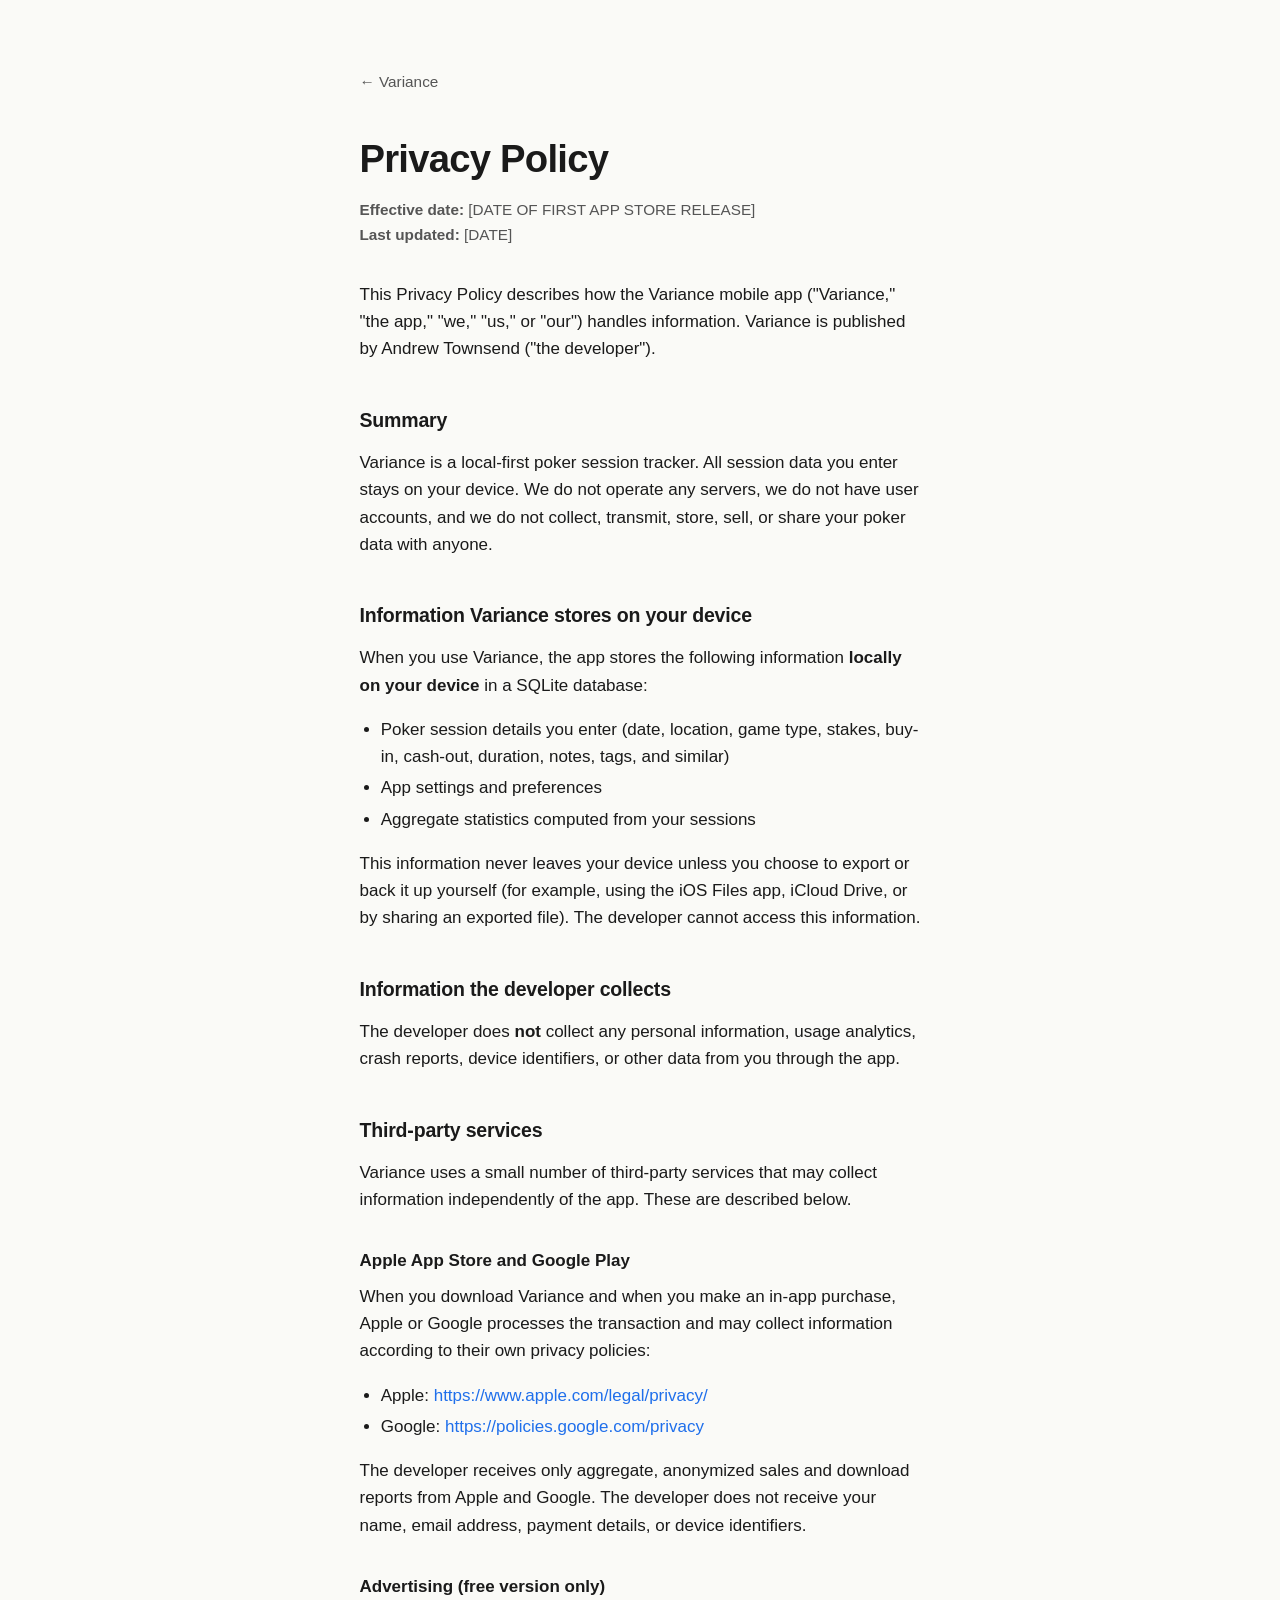
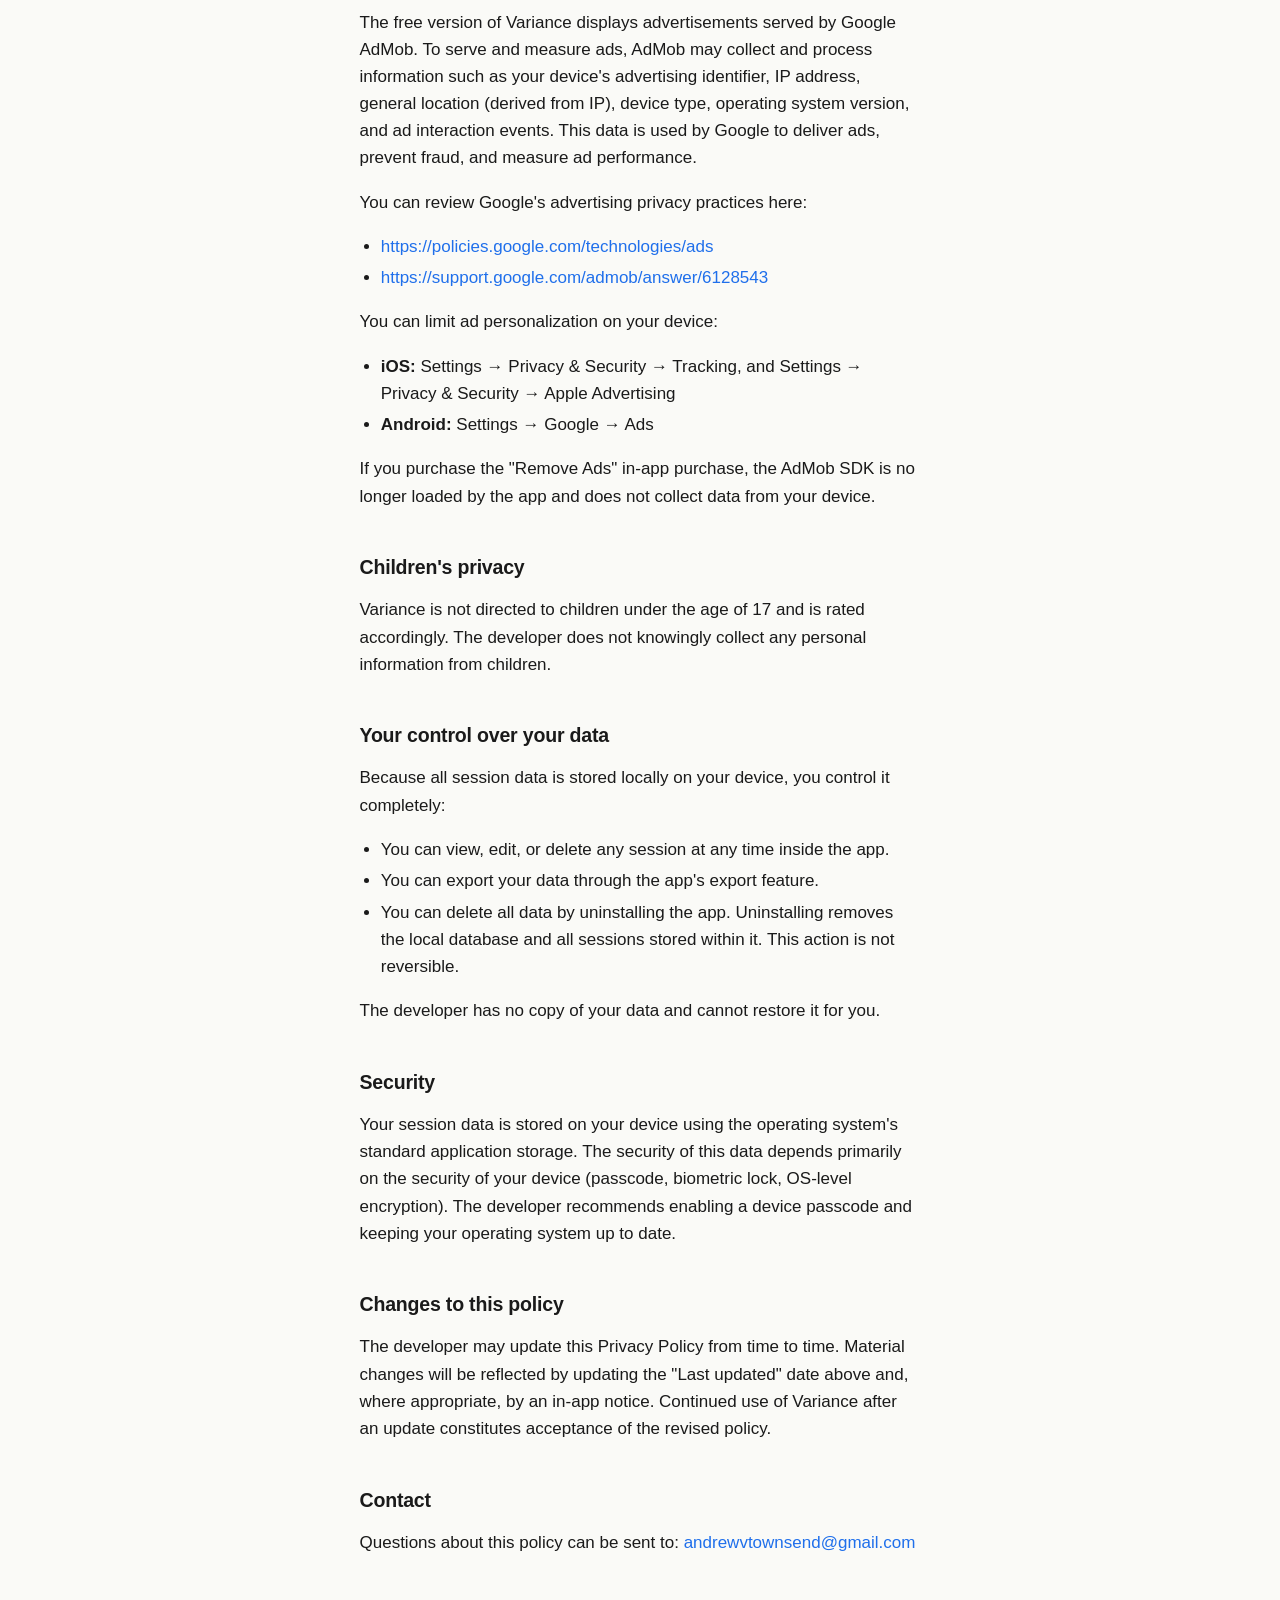
==== privacy.html @ 013a1ff4 "Add landing page and legal documents Initial site with index page linking to Privacy Policy and Term" ====
<!doctype html>
<html lang="en">
<head>
  <meta charset="utf-8" />
  <meta name="viewport" content="width=device-width, initial-scale=1" />
  <title>Privacy Policy — Variance</title>
  <link rel="stylesheet" href="style.css" />
</head>
<body>
  <main class="legal">
    <a class="back" href="index.html">← Variance</a>

    <h1>Privacy Policy</h1>
    <p class="meta">
      <strong>Effective date:</strong> [DATE OF FIRST APP STORE RELEASE]<br />
      <strong>Last updated:</strong> [DATE]
    </p>

    <p>
      This Privacy Policy describes how the Variance mobile app ("Variance," "the app," "we," "us," or "our") handles information. Variance is published by Andrew Townsend ("the developer").
    </p>

    <h2>Summary</h2>
    <p>
      Variance is a local-first poker session tracker. All session data you enter stays on your device. We do not operate any servers, we do not have user accounts, and we do not collect, transmit, store, sell, or share your poker data with anyone.
    </p>

    <h2>Information Variance stores on your device</h2>
    <p>
      When you use Variance, the app stores the following information <strong>locally on your device</strong> in a SQLite database:
    </p>
    <ul>
      <li>Poker session details you enter (date, location, game type, stakes, buy-in, cash-out, duration, notes, tags, and similar)</li>
      <li>App settings and preferences</li>
      <li>Aggregate statistics computed from your sessions</li>
    </ul>
    <p>
      This information never leaves your device unless you choose to export or back it up yourself (for example, using the iOS Files app, iCloud Drive, or by sharing an exported file). The developer cannot access this information.
    </p>

    <h2>Information the developer collects</h2>
    <p>
      The developer does <strong>not</strong> collect any personal information, usage analytics, crash reports, device identifiers, or other data from you through the app.
    </p>

    <h2>Third-party services</h2>
    <p>
      Variance uses a small number of third-party services that may collect information independently of the app. These are described below.
    </p>

    <h3>Apple App Store and Google Play</h3>
    <p>
      When you download Variance and when you make an in-app purchase, Apple or Google processes the transaction and may collect information according to their own privacy policies:
    </p>
    <ul>
      <li>Apple: <a href="https://www.apple.com/legal/privacy/">https://www.apple.com/legal/privacy/</a></li>
      <li>Google: <a href="https://policies.google.com/privacy">https://policies.google.com/privacy</a></li>
    </ul>
    <p>
      The developer receives only aggregate, anonymized sales and download reports from Apple and Google. The developer does not receive your name, email address, payment details, or device identifiers.
    </p>

    <h3>Advertising (free version only)</h3>
    <p>
      The free version of Variance displays advertisements served by Google AdMob. To serve and measure ads, AdMob may collect and process information such as your device's advertising identifier, IP address, general location (derived from IP), device type, operating system version, and ad interaction events. This data is used by Google to deliver ads, prevent fraud, and measure ad performance.
    </p>
    <p>You can review Google's advertising privacy practices here:</p>
    <ul>
      <li><a href="https://policies.google.com/technologies/ads">https://policies.google.com/technologies/ads</a></li>
      <li><a href="https://support.google.com/admob/answer/6128543">https://support.google.com/admob/answer/6128543</a></li>
    </ul>
    <p>You can limit ad personalization on your device:</p>
    <ul>
      <li><strong>iOS:</strong> Settings → Privacy &amp; Security → Tracking, and Settings → Privacy &amp; Security → Apple Advertising</li>
      <li><strong>Android:</strong> Settings → Google → Ads</li>
    </ul>
    <p>
      If you purchase the "Remove Ads" in-app purchase, the AdMob SDK is no longer loaded by the app and does not collect data from your device.
    </p>

    <h2>Children's privacy</h2>
    <p>
      Variance is not directed to children under the age of 17 and is rated accordingly. The developer does not knowingly collect any personal information from children.
    </p>

    <h2>Your control over your data</h2>
    <p>Because all session data is stored locally on your device, you control it completely:</p>
    <ul>
      <li>You can view, edit, or delete any session at any time inside the app.</li>
      <li>You can export your data through the app's export feature.</li>
      <li>You can delete all data by uninstalling the app. Uninstalling removes the local database and all sessions stored within it. This action is not reversible.</li>
    </ul>
    <p>The developer has no copy of your data and cannot restore it for you.</p>

    <h2>Security</h2>
    <p>
      Your session data is stored on your device using the operating system's standard application storage. The security of this data depends primarily on the security of your device (passcode, biometric lock, OS-level encryption). The developer recommends enabling a device passcode and keeping your operating system up to date.
    </p>

    <h2>Changes to this policy</h2>
    <p>
      The developer may update this Privacy Policy from time to time. Material changes will be reflected by updating the "Last updated" date above and, where appropriate, by an in-app notice. Continued use of Variance after an update constitutes acceptance of the revised policy.
    </p>

    <h2>Contact</h2>
    <p>
      Questions about this policy can be sent to:
      <a href="mailto:andrewvtownsend@gmail.com">andrewvtownsend@gmail.com</a>
    </p>
  </main>
</body>
</html>
---- style.css ----
:root {
  --fg: #1a1a1a;
  --fg-muted: #555;
  --bg: #fafaf7;
  --accent: #1f6feb;
  --rule: #e3e3df;
  --max-width: 36rem;
}

@media (prefers-color-scheme: dark) {
  :root {
    --fg: #ececec;
    --fg-muted: #a0a0a0;
    --bg: #14161a;
    --accent: #79b8ff;
    --rule: #2a2d33;
  }
}

* {
  box-sizing: border-box;
}

html,
body {
  margin: 0;
  padding: 0;
  background: var(--bg);
  color: var(--fg);
  font-family: -apple-system, BlinkMacSystemFont, "Segoe UI", Roboto, Oxygen,
    Ubuntu, Cantarell, "Helvetica Neue", Arial, sans-serif;
  font-size: 17px;
  line-height: 1.6;
  -webkit-font-smoothing: antialiased;
}

main {
  max-width: var(--max-width);
  margin: 0 auto;
  padding: 4rem 1.5rem 6rem;
}

a {
  color: var(--accent);
  text-decoration: none;
}

a:hover {
  text-decoration: underline;
}

h1 {
  font-size: 2.25rem;
  font-weight: 700;
  letter-spacing: -0.02em;
  margin: 0 0 0.25rem;
}

h2 {
  font-size: 1.15rem;
  font-weight: 600;
  margin: 2.5rem 0 0.75rem;
  letter-spacing: -0.01em;
}

h3 {
  font-size: 1rem;
  font-weight: 600;
  margin: 2rem 0 0.5rem;
}

p,
ul,
ol {
  margin: 0 0 1rem;
}

ul,
ol {
  padding-left: 1.25rem;
}

li {
  margin-bottom: 0.25rem;
}

hr {
  border: 0;
  border-top: 1px solid var(--rule);
  margin: 2.5rem 0;
}

code {
  font-family: ui-monospace, SFMono-Regular, Menlo, Consolas, monospace;
  font-size: 0.9em;
}

/* Landing page */
.landing header {
  margin-bottom: 2rem;
}

.landing .tagline {
  color: var(--fg-muted);
  font-size: 1.1rem;
  margin: 0;
}

.landing .links ul {
  list-style: none;
  padding: 0;
}

.landing .links li {
  margin-bottom: 0.5rem;
}

.landing footer {
  margin-top: 4rem;
  padding-top: 1.5rem;
  border-top: 1px solid var(--rule);
  color: var(--fg-muted);
  font-size: 0.9rem;
}

.landing footer p {
  margin: 0;
}

/* Legal pages */
.legal .meta {
  color: var(--fg-muted);
  font-size: 0.9rem;
  margin-bottom: 2rem;
}

.legal .back {
  display: inline-block;
  margin-bottom: 2rem;
  font-size: 0.9rem;
  color: var(--fg-muted);
}

.legal h1 {
  margin-bottom: 0.5rem;
}
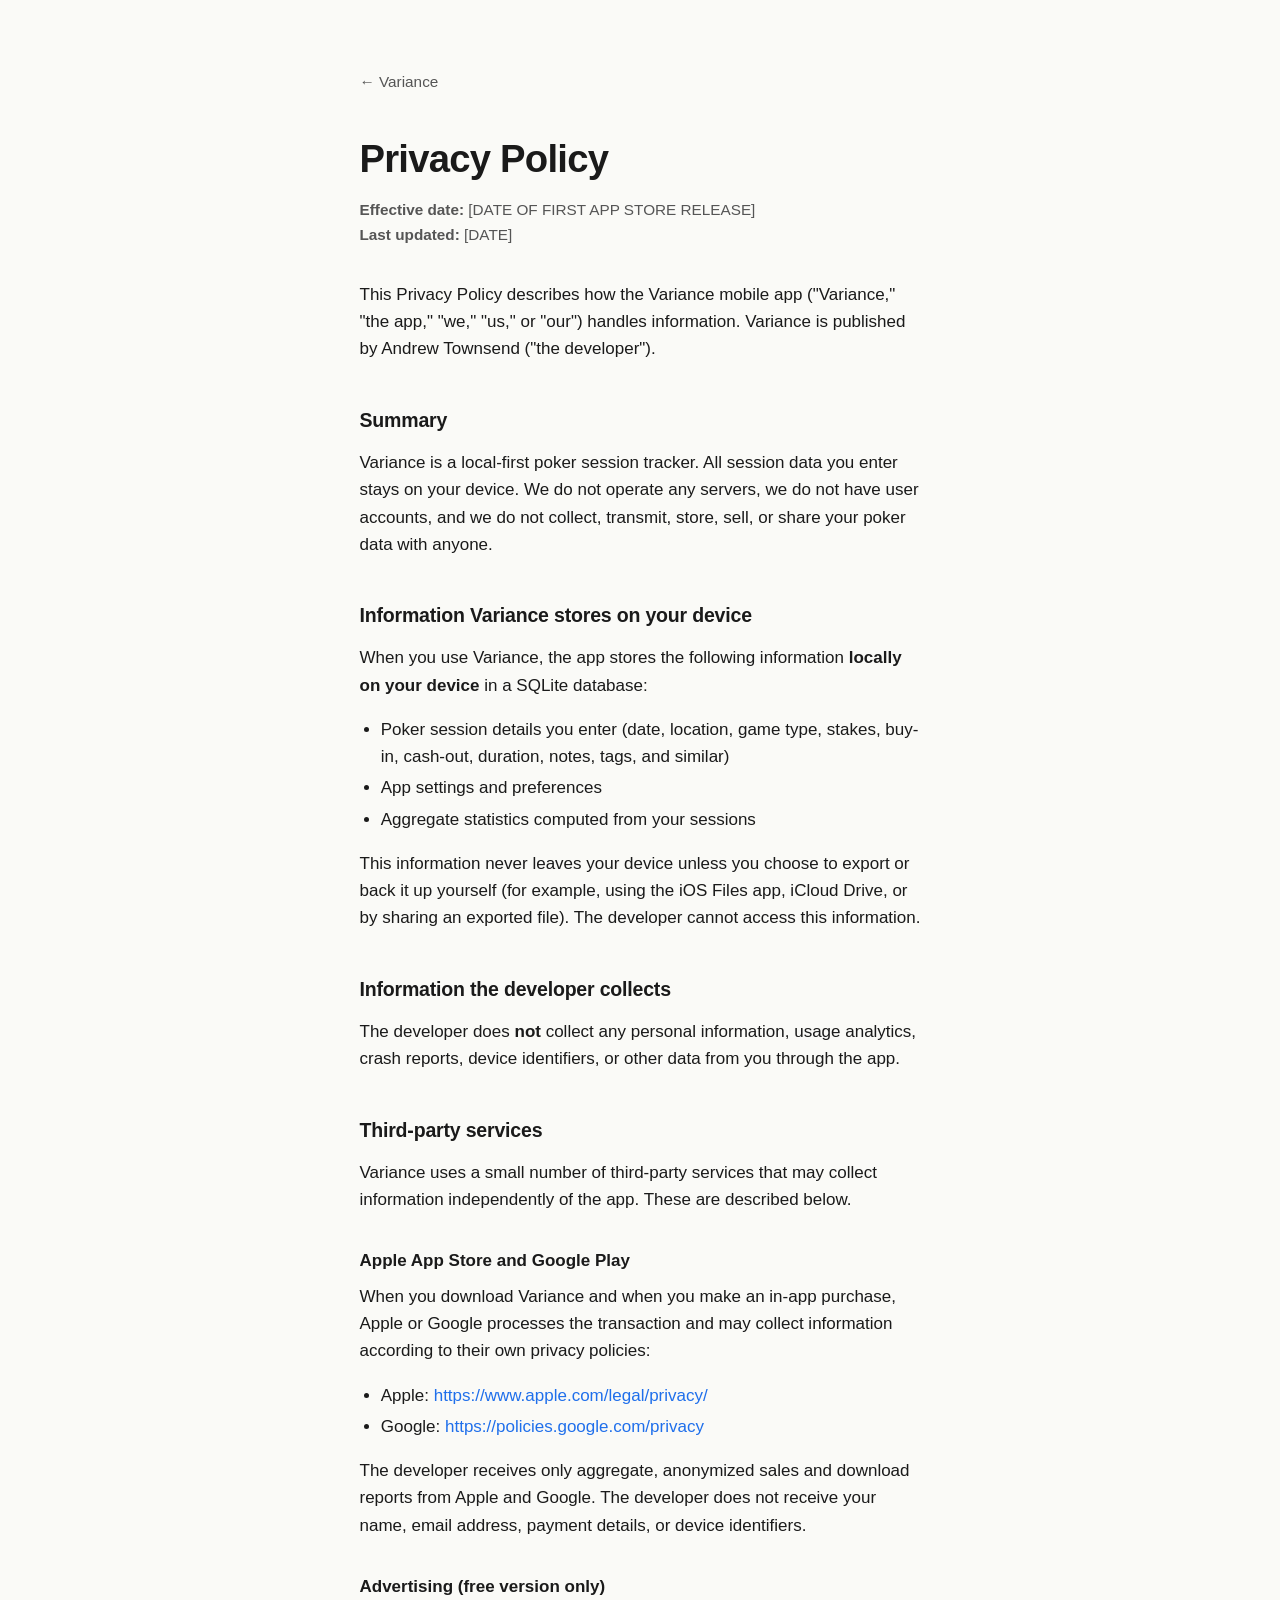
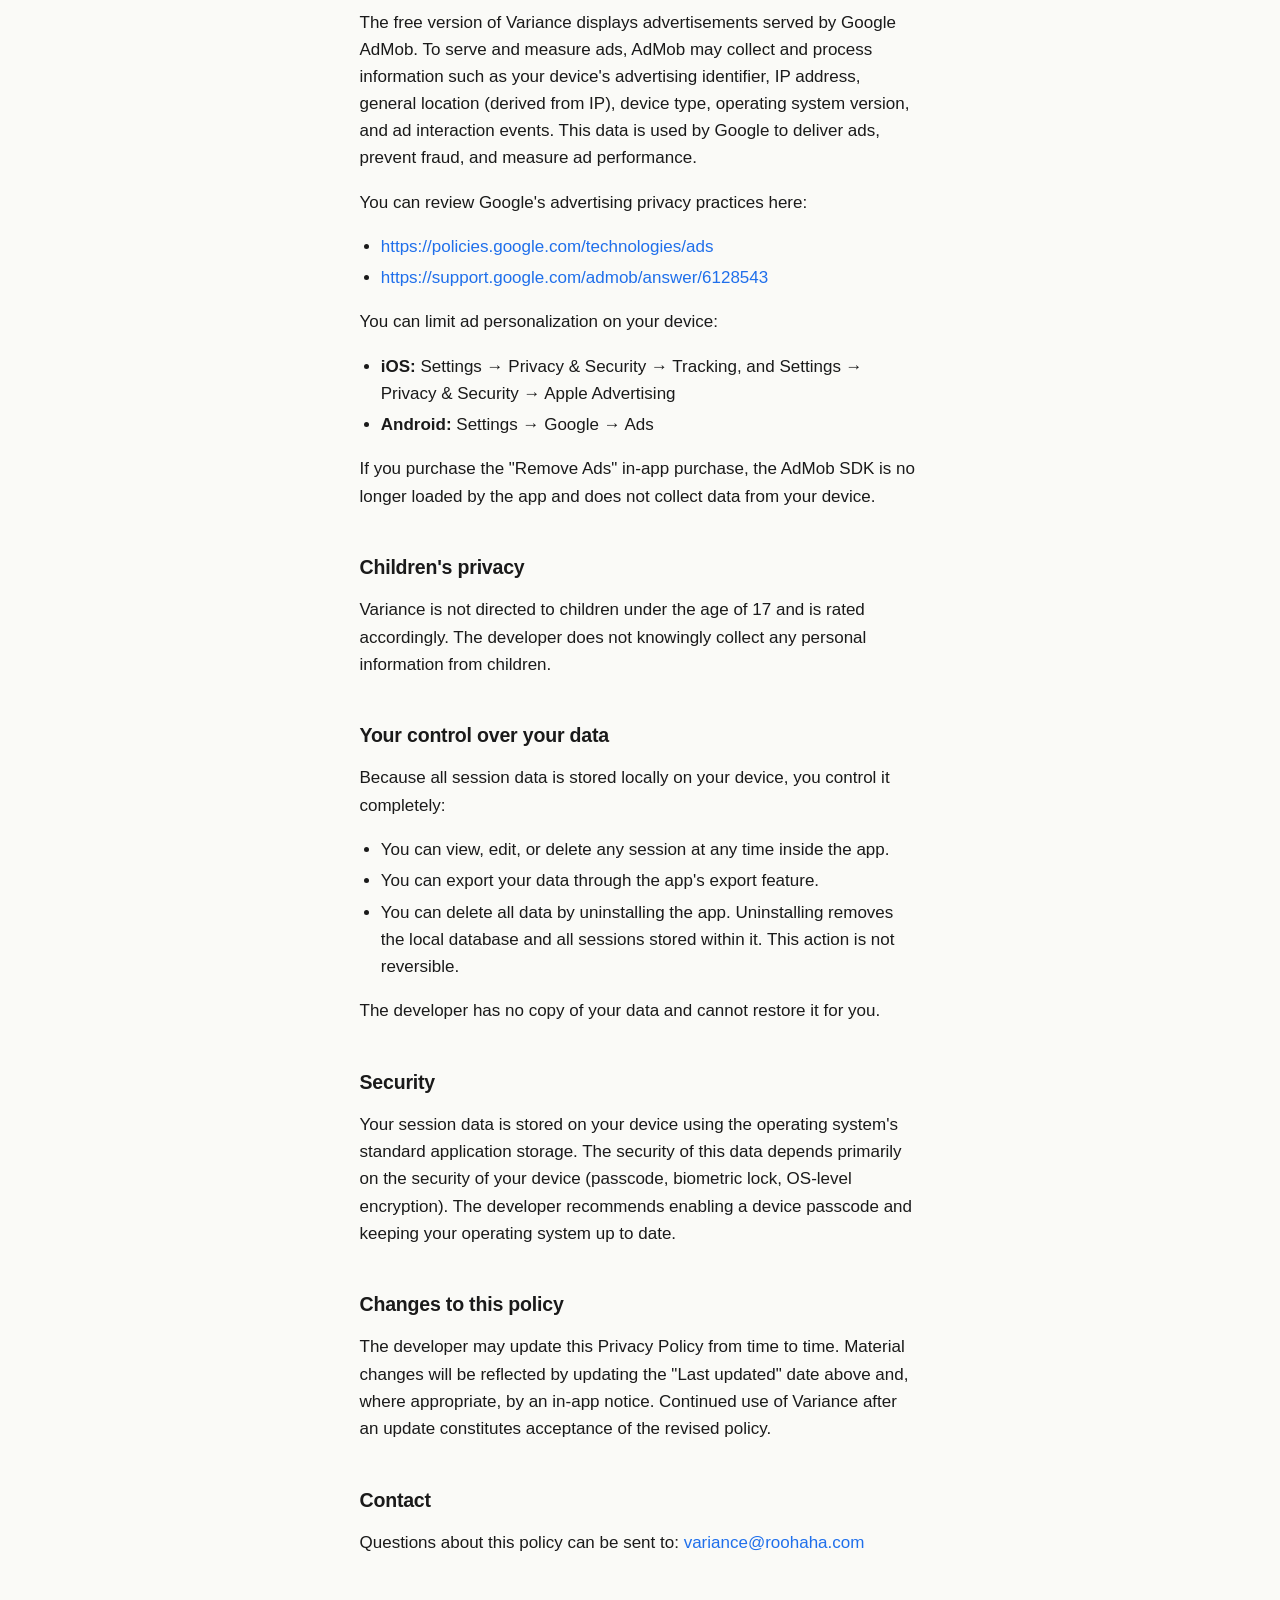
==== commit bf6ac745: "fix: fixing email" ====
--- a/privacy.html
+++ b/privacy.html
@@ -105,7 +105,7 @@
     <h2>Contact</h2>
     <p>
       Questions about this policy can be sent to:
-      <a href="mailto:andrewvtownsend@gmail.com">andrewvtownsend@gmail.com</a>
+      <a href="mailto:variance@roohaha.com">variance@roohaha.com</a>
     </p>
   </main>
 </body>
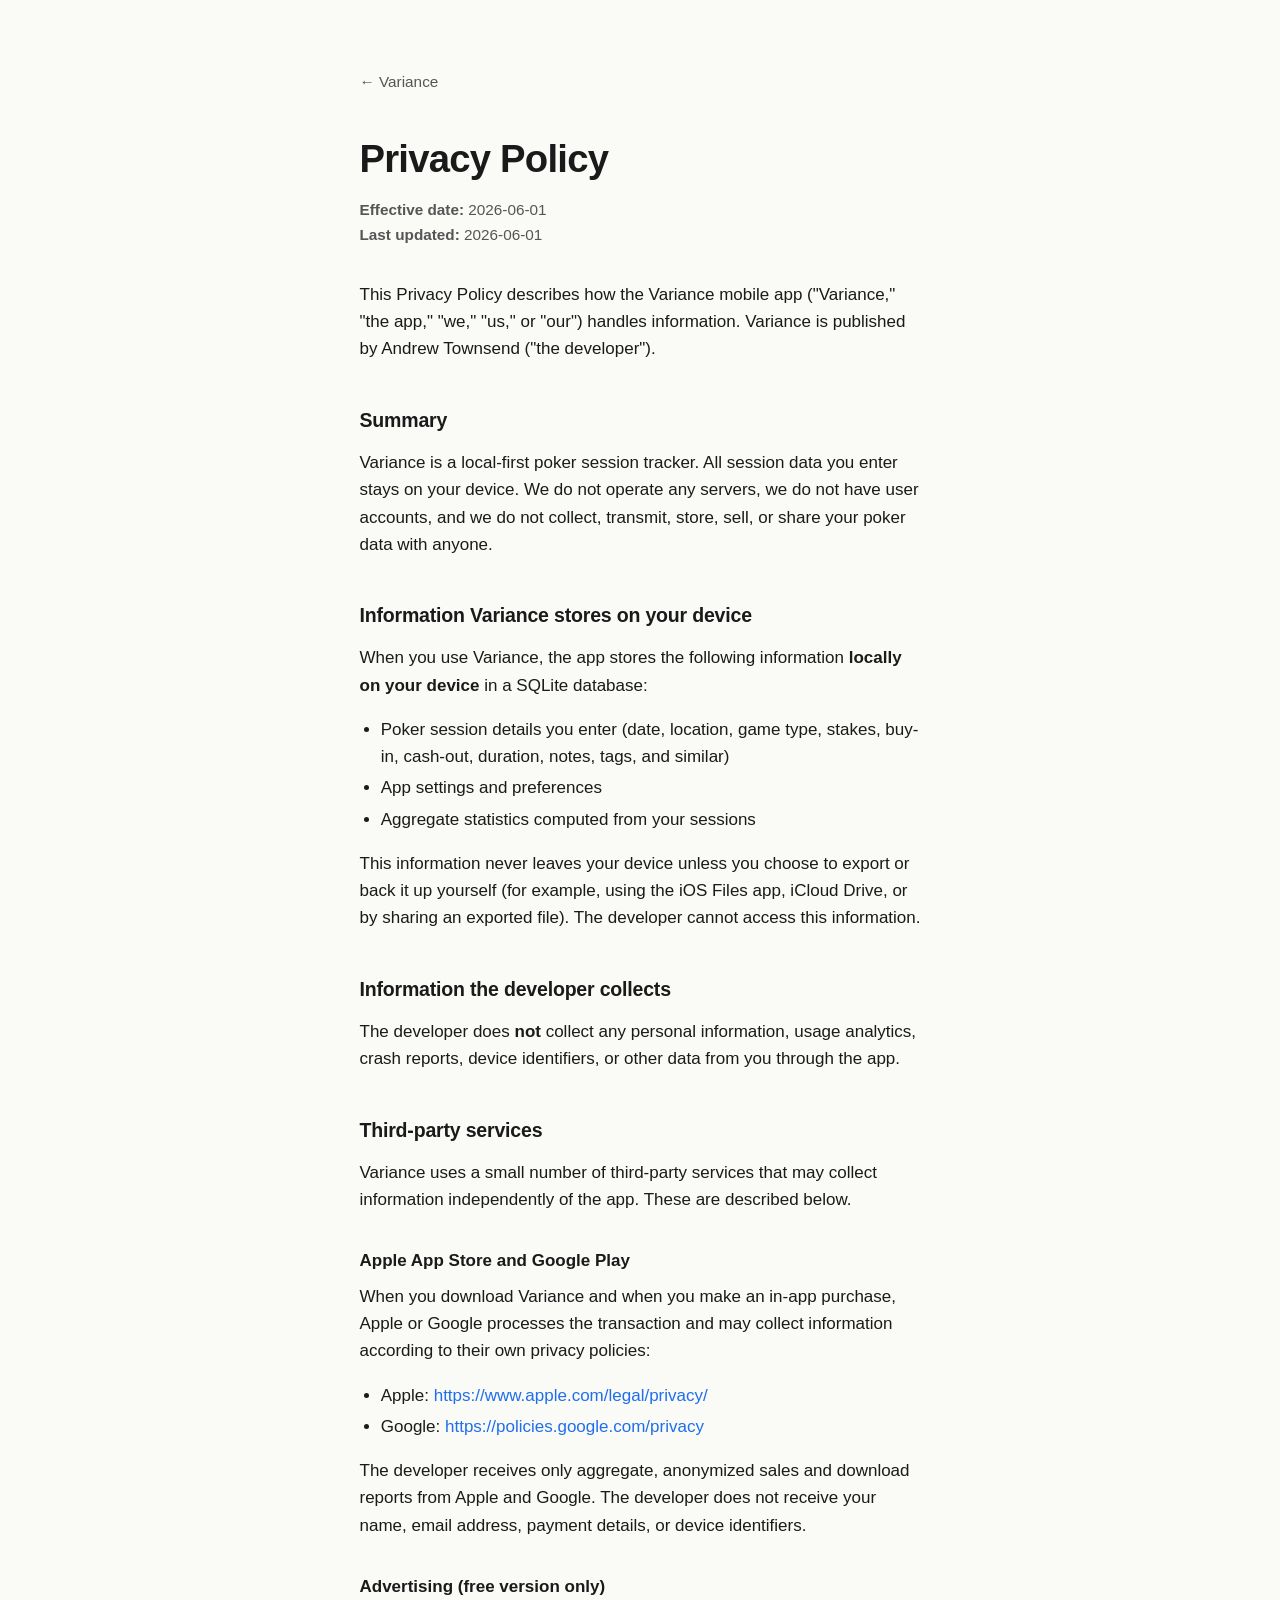
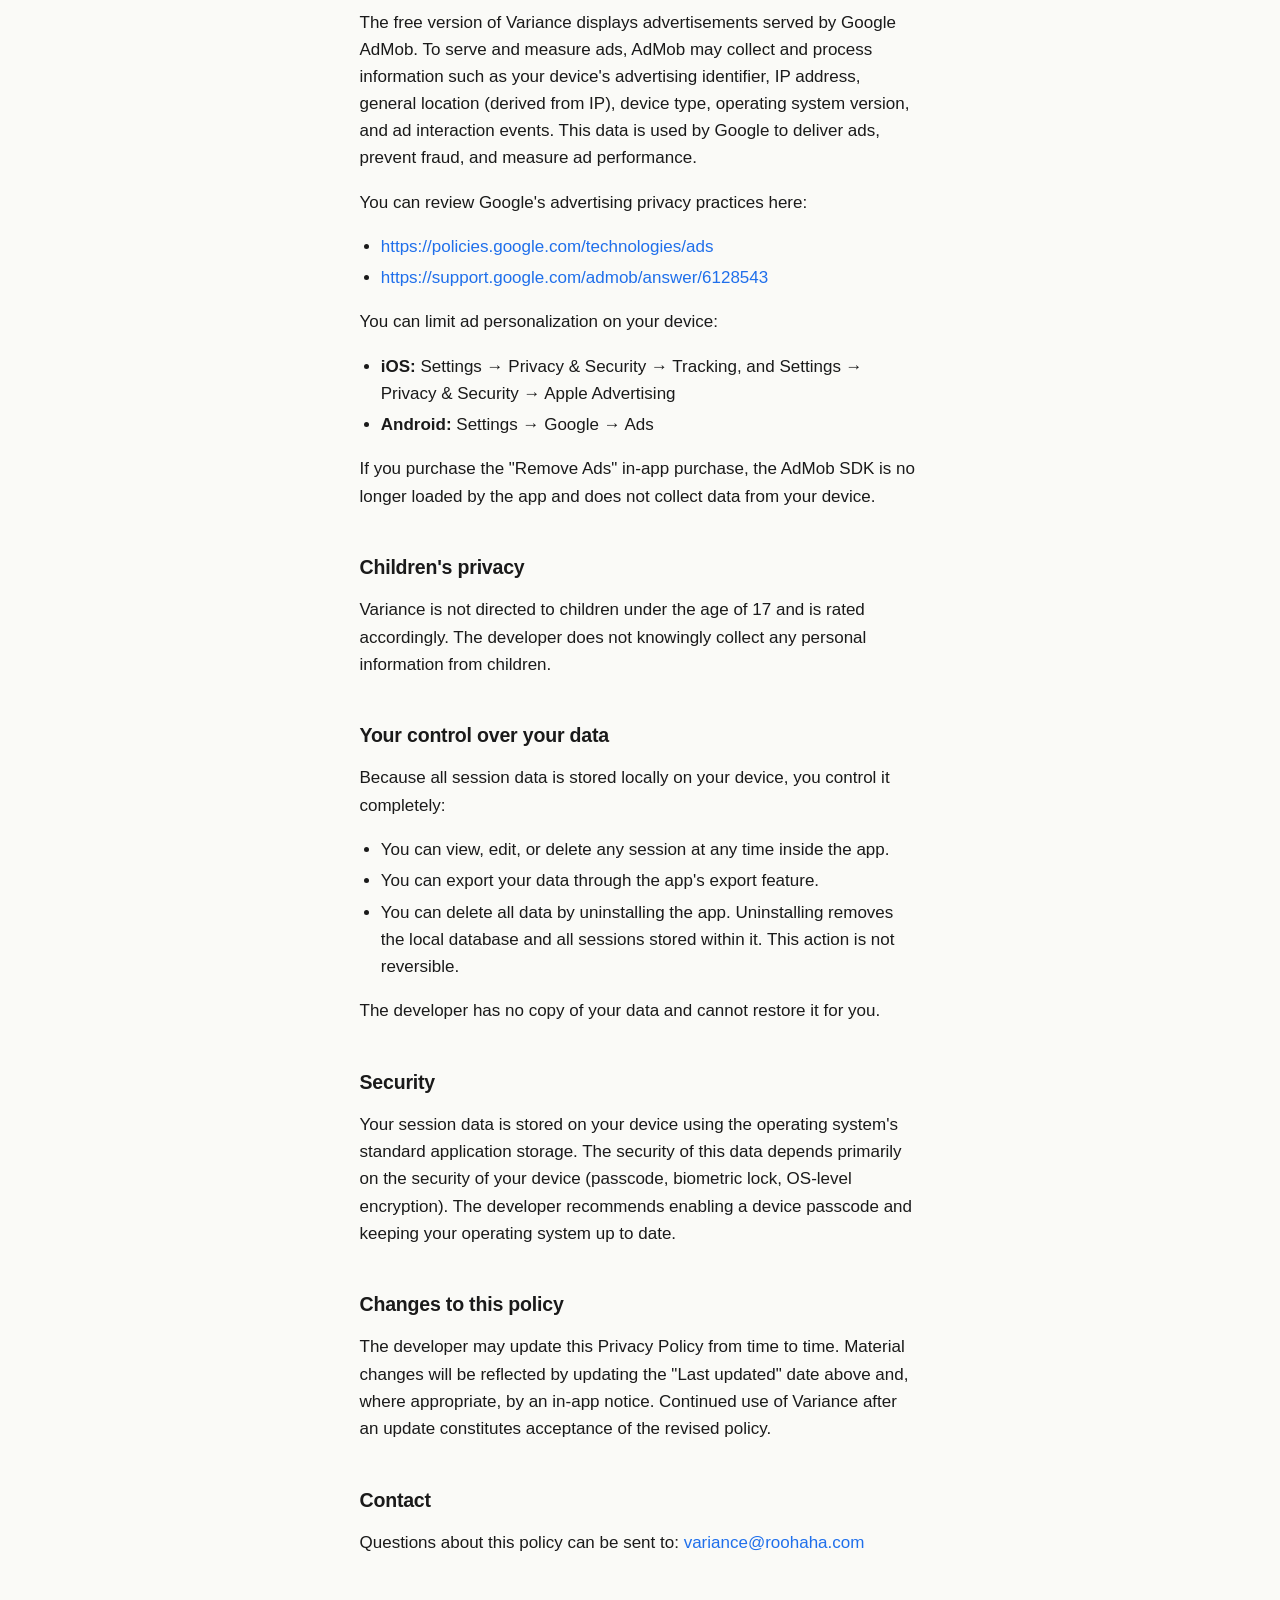
==== commit ca73cfb0: "chore: fill in placeholders" ====
--- a/privacy.html
+++ b/privacy.html
@@ -12,8 +12,8 @@
 
     <h1>Privacy Policy</h1>
     <p class="meta">
-      <strong>Effective date:</strong> [DATE OF FIRST APP STORE RELEASE]<br />
-      <strong>Last updated:</strong> [DATE]
+      <strong>Effective date:</strong> 2026-06-01<br />
+      <strong>Last updated:</strong> 2026-06-01
     </p>
 
     <p>
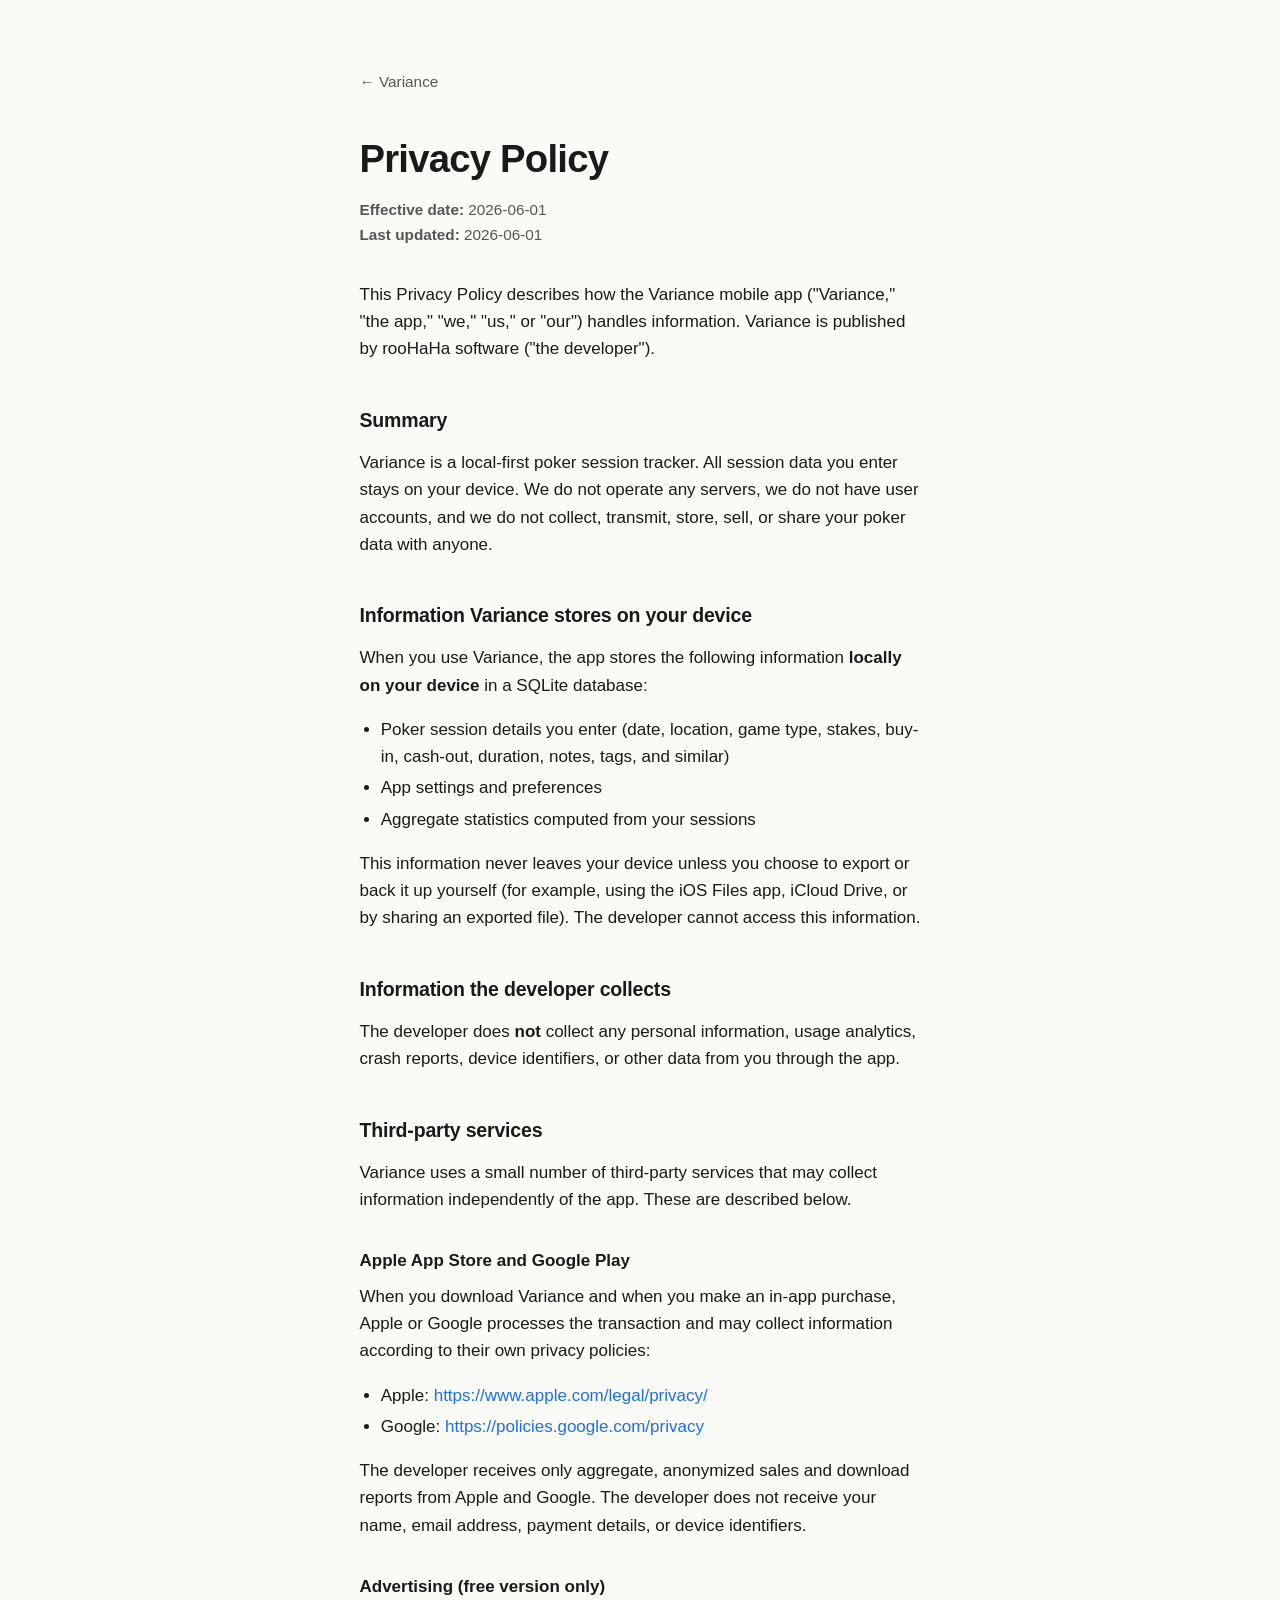
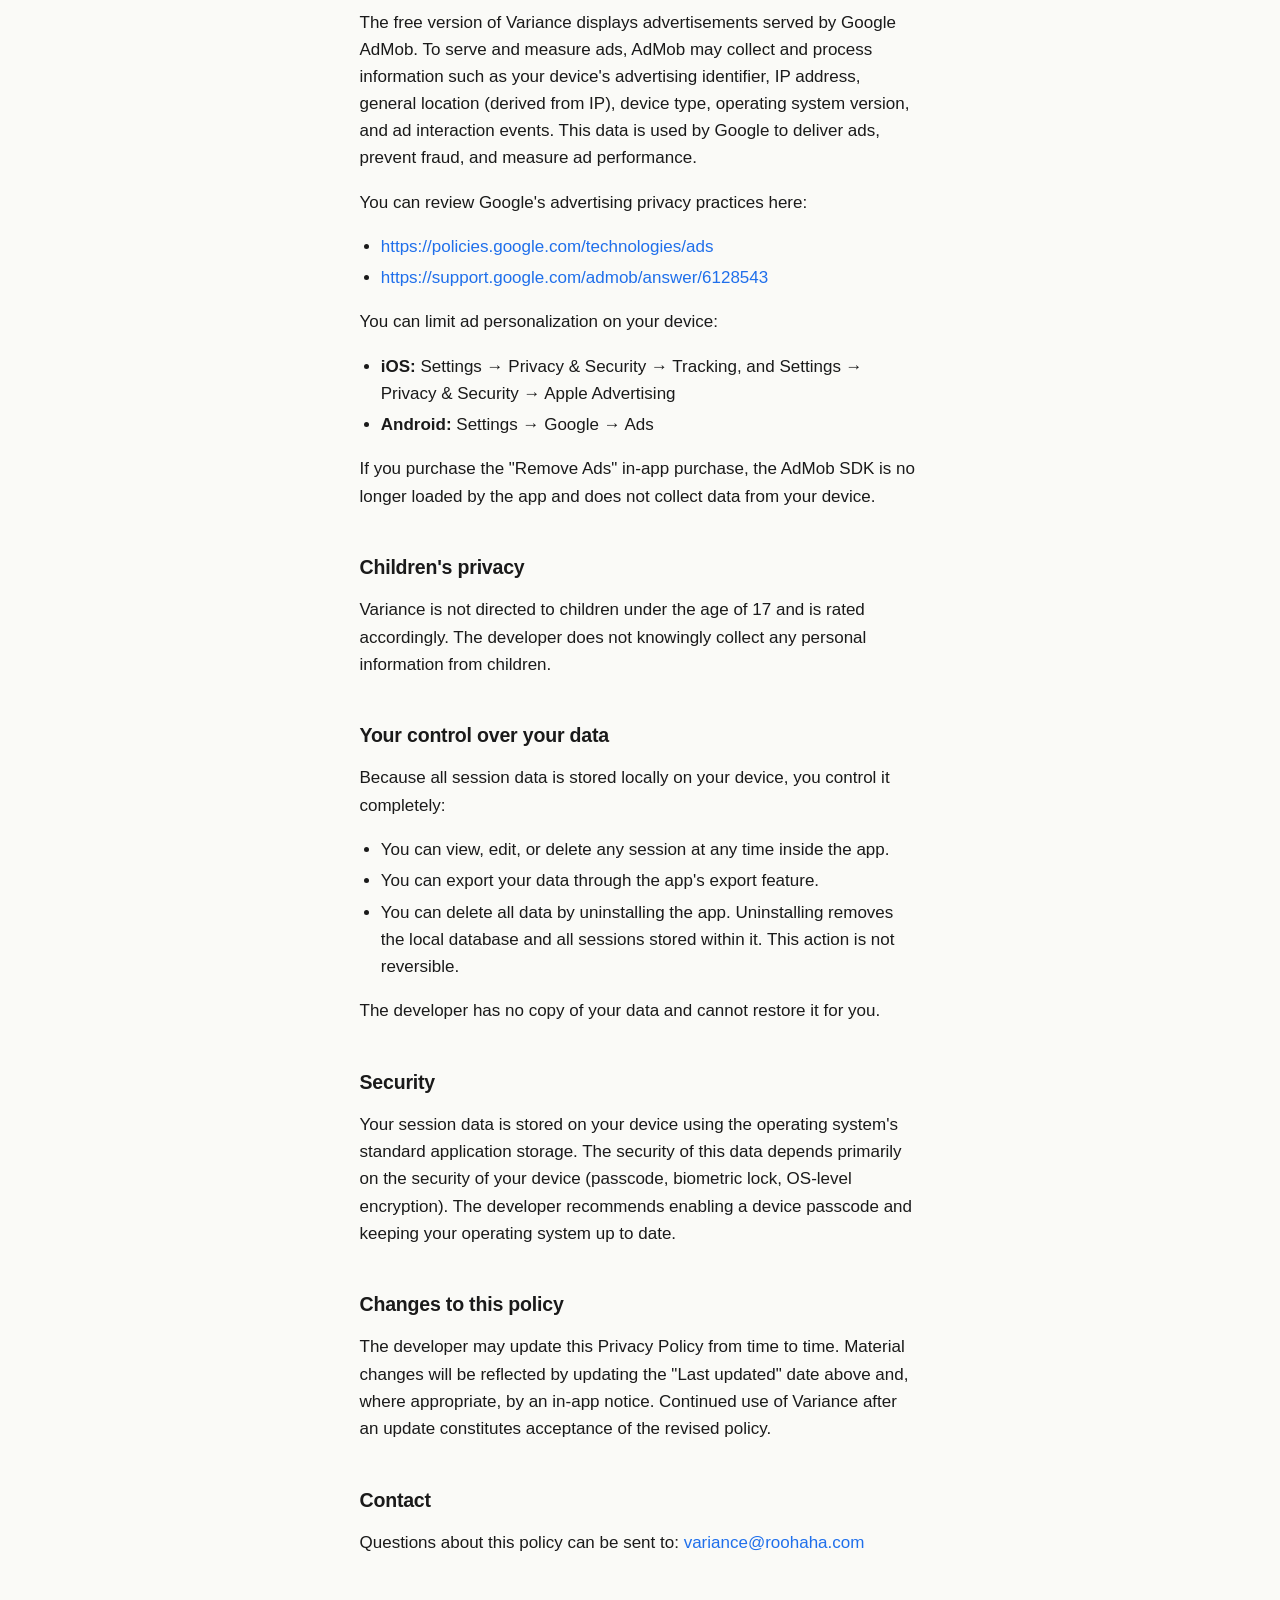
==== commit 224e8f55: "fix: references and gitignore" ====
--- a/privacy.html
+++ b/privacy.html
@@ -17,7 +17,7 @@
     </p>
 
     <p>
-      This Privacy Policy describes how the Variance mobile app ("Variance," "the app," "we," "us," or "our") handles information. Variance is published by Andrew Townsend ("the developer").
+      This Privacy Policy describes how the Variance mobile app ("Variance," "the app," "we," "us," or "our") handles information. Variance is published by rooHaHa software ("the developer").
     </p>
 
     <h2>Summary</h2>
--- a/style.css
+++ b/style.css
@@ -127,6 +127,125 @@
   margin: 0;
 }
 
+/* Support page */
+.support .back {
+  display: inline-block;
+  margin-bottom: 2rem;
+  font-size: 0.9rem;
+  color: var(--fg-muted);
+}
+
+.support h1 {
+  margin-bottom: 0.5rem;
+}
+
+.support-intro {
+  color: var(--fg-muted);
+  margin-bottom: 2rem;
+}
+
+.field {
+  margin-bottom: 1.25rem;
+}
+
+.field label {
+  display: block;
+  font-size: 0.9rem;
+  font-weight: 600;
+  margin-bottom: 0.4rem;
+}
+
+.field .optional {
+  font-weight: 400;
+  color: var(--fg-muted);
+}
+
+.field .required {
+  color: var(--accent);
+}
+
+.field input[type="text"],
+.field input[type="email"],
+.field textarea {
+  display: block;
+  width: 100%;
+  padding: 0.6rem 0.75rem;
+  font-size: 1rem;
+  font-family: inherit;
+  line-height: 1.5;
+  background: var(--bg);
+  color: var(--fg);
+  border: 1px solid var(--rule);
+  border-radius: 6px;
+  outline: none;
+  transition: border-color 0.15s;
+  -webkit-appearance: none;
+}
+
+.field input:focus,
+.field textarea:focus {
+  border-color: var(--accent);
+}
+
+.field textarea {
+  resize: vertical;
+}
+
+button[type="submit"] {
+  display: inline-block;
+  margin-top: 0.5rem;
+  padding: 0.65rem 1.5rem;
+  font-size: 1rem;
+  font-family: inherit;
+  font-weight: 600;
+  background: var(--accent);
+  color: #fff;
+  border: none;
+  border-radius: 6px;
+  cursor: pointer;
+  transition: opacity 0.15s;
+}
+
+button[type="submit"]:hover {
+  opacity: 0.85;
+}
+
+button[type="submit"]:disabled {
+  opacity: 0.5;
+  cursor: default;
+}
+
+.form-msg {
+  padding: 0.75rem 1rem;
+  border-radius: 6px;
+  font-size: 0.9rem;
+  margin-bottom: 1rem;
+}
+
+.form-msg--error {
+  background: color-mix(in srgb, red 10%, transparent);
+  color: #c0392b;
+  border: 1px solid color-mix(in srgb, red 25%, transparent);
+}
+
+@media (prefers-color-scheme: dark) {
+  .form-msg--error {
+    color: #ff7b72;
+  }
+}
+
+.form-success {
+  padding: 1.25rem;
+  background: color-mix(in srgb, var(--accent) 10%, transparent);
+  border: 1px solid color-mix(in srgb, var(--accent) 25%, transparent);
+  border-radius: 6px;
+  color: var(--fg);
+}
+
+.form-success p {
+  margin: 0;
+}
+
 /* Legal pages */
 .legal .meta {
   color: var(--fg-muted);
